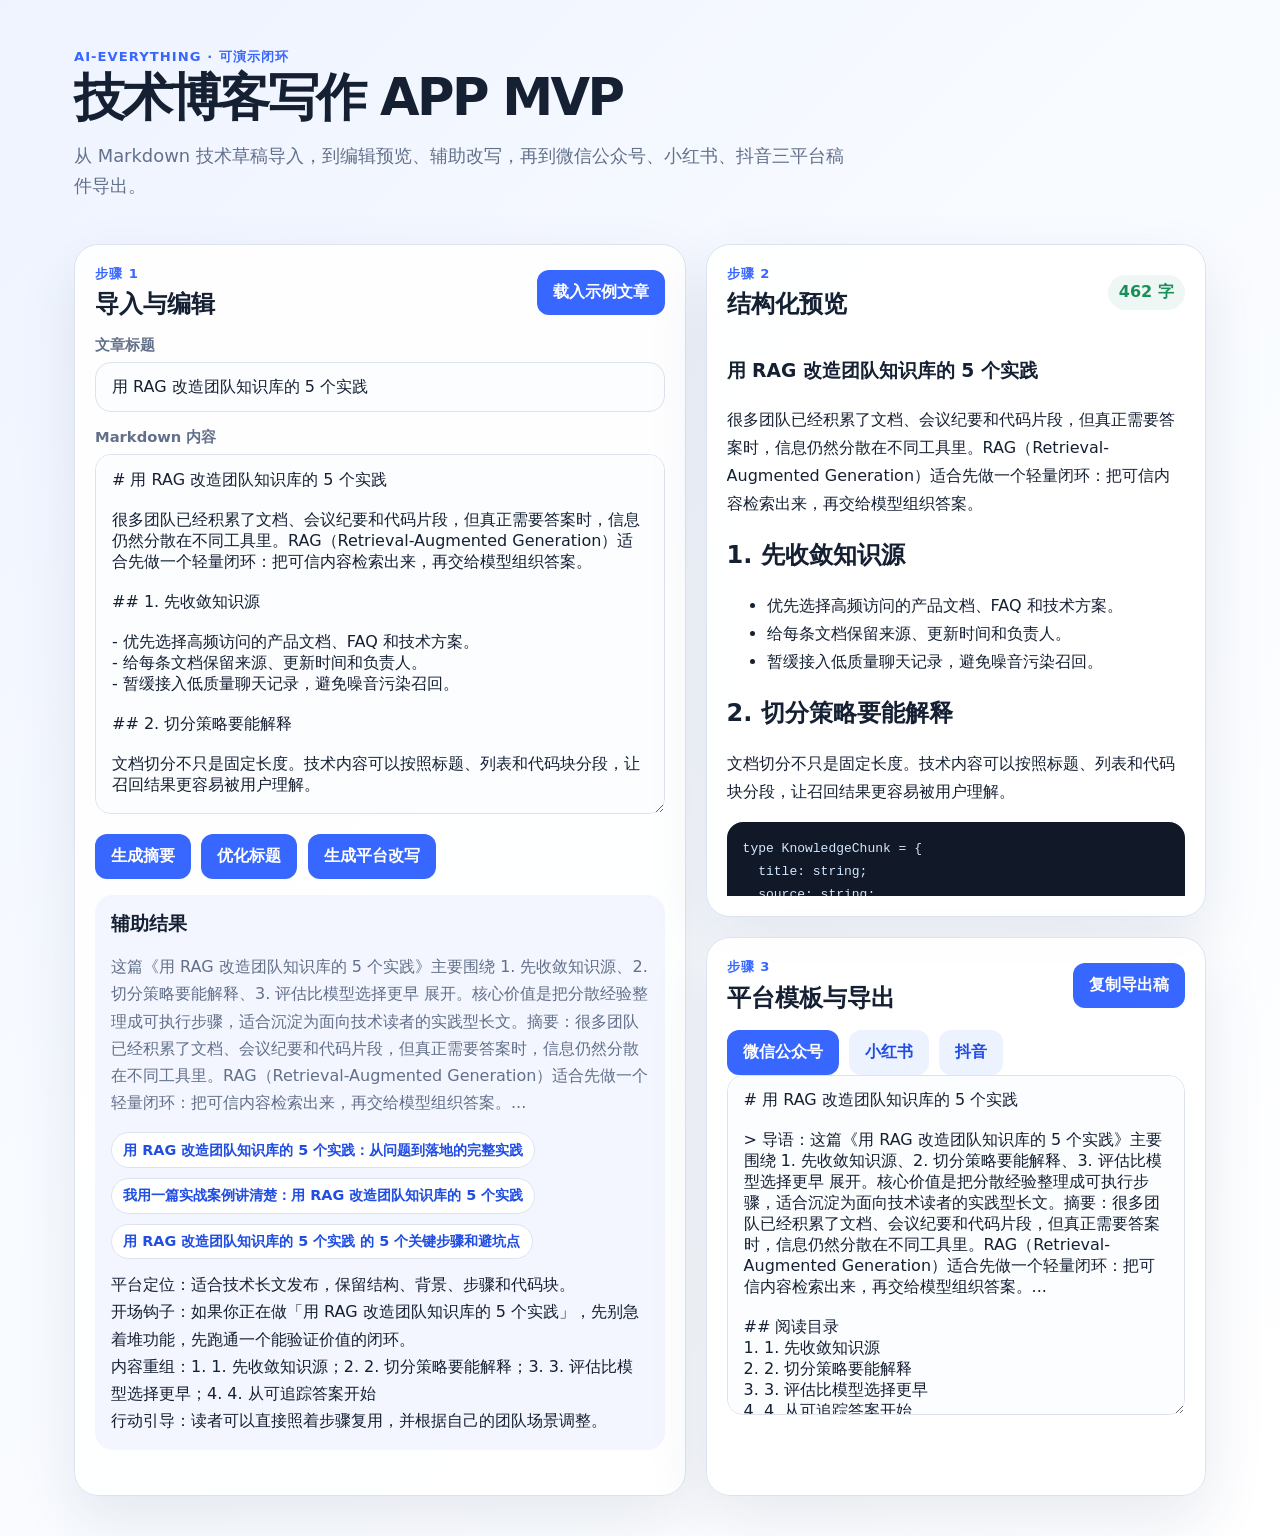
==== index.html @ 434a4c5f "Document development workflow Co-authored-by: Copilot <223556219+Copilot@users.noreply.github.com> C" ====
<!doctype html>
<html lang="zh-CN">
  <head>
    <meta charset="utf-8" />
    <meta name="viewport" content="width=device-width, initial-scale=1" />
    <title>Tech Blogger MVP Demo</title>
    <link rel="stylesheet" href="./styles.css" />
  </head>
  <body>
    <header class="hero">
      <p class="eyebrow">AI-Everything · 可演示闭环</p>
      <h1>技术博客写作 APP MVP</h1>
      <p>
        从 Markdown 技术草稿导入，到编辑预览、辅助改写，再到微信公众号、小红书、抖音三平台稿件导出。
      </p>
    </header>

    <main class="workspace">
      <section class="panel editor-panel" aria-labelledby="editor-heading">
        <div class="panel-header">
          <div>
            <p class="step">步骤 1</p>
            <h2 id="editor-heading">导入与编辑</h2>
          </div>
          <button id="load-sample" type="button">载入示例文章</button>
        </div>

        <label for="article-title">文章标题</label>
        <input id="article-title" type="text" placeholder="输入技术文章标题" />

        <label for="markdown-input">Markdown 内容</label>
        <textarea id="markdown-input" spellcheck="false" placeholder="粘贴 Markdown 技术草稿..."></textarea>

        <div class="actions" aria-label="AI 辅助动作">
          <button id="summarize" type="button">生成摘要</button>
          <button id="optimize-title" type="button">优化标题</button>
          <button id="rewrite-platform" type="button">生成平台改写</button>
        </div>

        <section class="assist-card" aria-labelledby="assist-heading">
          <h3 id="assist-heading">辅助结果</h3>
          <p id="summary-output">载入或粘贴文章后，可生成摘要、标题建议和平台改写方向。</p>
          <div id="title-suggestions" class="chips"></div>
          <div id="rewrite-output" class="rewrite-output"></div>
        </section>
      </section>

      <section class="panel preview-panel" aria-labelledby="preview-heading">
        <div class="panel-header">
          <div>
            <p class="step">步骤 2</p>
            <h2 id="preview-heading">结构化预览</h2>
          </div>
          <span id="word-count" class="badge">0 字</span>
        </div>
        <article id="preview" class="preview empty">等待导入 Markdown 内容。</article>
      </section>

      <section class="panel export-panel" aria-labelledby="export-heading">
        <div class="panel-header">
          <div>
            <p class="step">步骤 3</p>
            <h2 id="export-heading">平台模板与导出</h2>
          </div>
          <button id="copy-export" type="button">复制导出稿</button>
        </div>

        <div class="template-tabs" role="tablist" aria-label="平台模板">
          <button class="active" data-template="wechat" type="button">微信公众号</button>
          <button data-template="xiaohongshu" type="button">小红书</button>
          <button data-template="douyin" type="button">抖音</button>
        </div>

        <textarea id="export-output" readonly aria-label="导出内容"></textarea>
        <p id="copy-status" class="copy-status" role="status"></p>
      </section>
    </main>

    <script src="./src/app.js"></script>
  </body>
</html>
---- styles.css ----
:root {
  color-scheme: light;
  --bg: #f5f7fb;
  --panel: #ffffff;
  --text: #152033;
  --muted: #62708a;
  --line: #dce3ef;
  --primary: #3867ff;
  --primary-dark: #204ee4;
  --accent: #f3f6ff;
  --success: #1b8f5a;
  font-family: Inter, "PingFang SC", "Microsoft YaHei", system-ui, sans-serif;
}

* {
  box-sizing: border-box;
}

body {
  margin: 0;
  background: linear-gradient(135deg, #eef3ff 0%, #f8fbff 45%, #fff 100%);
  color: var(--text);
}

button,
input,
textarea {
  font: inherit;
}

button {
  border: 0;
  border-radius: 12px;
  background: var(--primary);
  color: #fff;
  cursor: pointer;
  font-weight: 700;
  padding: 0.75rem 1rem;
  transition: transform 0.15s ease, background 0.15s ease, box-shadow 0.15s ease;
}

button:hover {
  background: var(--primary-dark);
  box-shadow: 0 8px 20px rgb(56 103 255 / 18%);
  transform: translateY(-1px);
}

button.secondary,
.template-tabs button {
  background: #edf2ff;
  color: var(--primary-dark);
}

.template-tabs button.active {
  background: var(--primary);
  color: #fff;
}

.hero {
  margin: 0 auto;
  max-width: 1180px;
  padding: 3rem 1.5rem 1.5rem;
}

.eyebrow,
.step {
  color: var(--primary);
  font-size: 0.82rem;
  font-weight: 800;
  letter-spacing: 0.08em;
  margin: 0 0 0.35rem;
  text-transform: uppercase;
}

.hero h1 {
  font-size: clamp(2.2rem, 4vw, 4.5rem);
  letter-spacing: -0.05em;
  line-height: 1;
  margin: 0;
}

.hero p:last-child {
  color: var(--muted);
  font-size: 1.12rem;
  line-height: 1.7;
  max-width: 780px;
}

.workspace {
  display: grid;
  gap: 1.25rem;
  grid-template-columns: minmax(320px, 1.1fr) minmax(300px, 0.9fr);
  margin: 0 auto;
  max-width: 1180px;
  padding: 0 1.5rem 2.5rem;
}

.panel {
  background: rgb(255 255 255 / 90%);
  border: 1px solid var(--line);
  border-radius: 24px;
  box-shadow: 0 24px 60px rgb(42 59 94 / 10%);
  padding: 1.25rem;
}

.editor-panel {
  grid-row: span 2;
}

.panel-header {
  align-items: center;
  display: flex;
  gap: 1rem;
  justify-content: space-between;
  margin-bottom: 1rem;
}

.panel h2,
.panel h3 {
  margin: 0;
}

label {
  color: var(--muted);
  display: block;
  font-size: 0.92rem;
  font-weight: 700;
  margin: 1rem 0 0.45rem;
}

input,
textarea {
  background: #fbfdff;
  border: 1px solid var(--line);
  border-radius: 16px;
  color: var(--text);
  outline: none;
  padding: 0.9rem 1rem;
  width: 100%;
}

input:focus,
textarea:focus {
  border-color: var(--primary);
  box-shadow: 0 0 0 4px rgb(56 103 255 / 10%);
}

#markdown-input {
  min-height: 360px;
  resize: vertical;
}

#export-output {
  min-height: 340px;
  resize: vertical;
}

.actions,
.template-tabs,
.chips {
  display: flex;
  flex-wrap: wrap;
  gap: 0.65rem;
}

.actions {
  margin: 1rem 0;
}

.assist-card {
  background: var(--accent);
  border-radius: 18px;
  padding: 1rem;
}

.assist-card p {
  color: var(--muted);
  line-height: 1.7;
}

.chip {
  background: #fff;
  border: 1px solid var(--line);
  border-radius: 999px;
  color: var(--primary-dark);
  cursor: pointer;
  font-size: 0.9rem;
  font-weight: 700;
  padding: 0.45rem 0.7rem;
}

.rewrite-output {
  color: var(--text);
  line-height: 1.7;
  margin-top: 0.75rem;
  white-space: pre-wrap;
}

.badge {
  background: #eef7f3;
  border-radius: 999px;
  color: var(--success);
  font-weight: 800;
  padding: 0.45rem 0.7rem;
}

.preview {
  line-height: 1.75;
  max-height: 560px;
  overflow: auto;
}

.preview.empty {
  color: var(--muted);
}

.preview pre {
  background: #111827;
  border-radius: 16px;
  color: #d1e7ff;
  overflow: auto;
  padding: 1rem;
}

.preview code {
  background: #eef2ff;
  border-radius: 6px;
  padding: 0.1rem 0.28rem;
}

.preview pre code {
  background: transparent;
  padding: 0;
}

.copy-status {
  color: var(--success);
  font-weight: 700;
  min-height: 1.5rem;
}

@media (max-width: 900px) {
  .workspace {
    grid-template-columns: 1fr;
  }

  .editor-panel {
    grid-row: auto;
  }
}
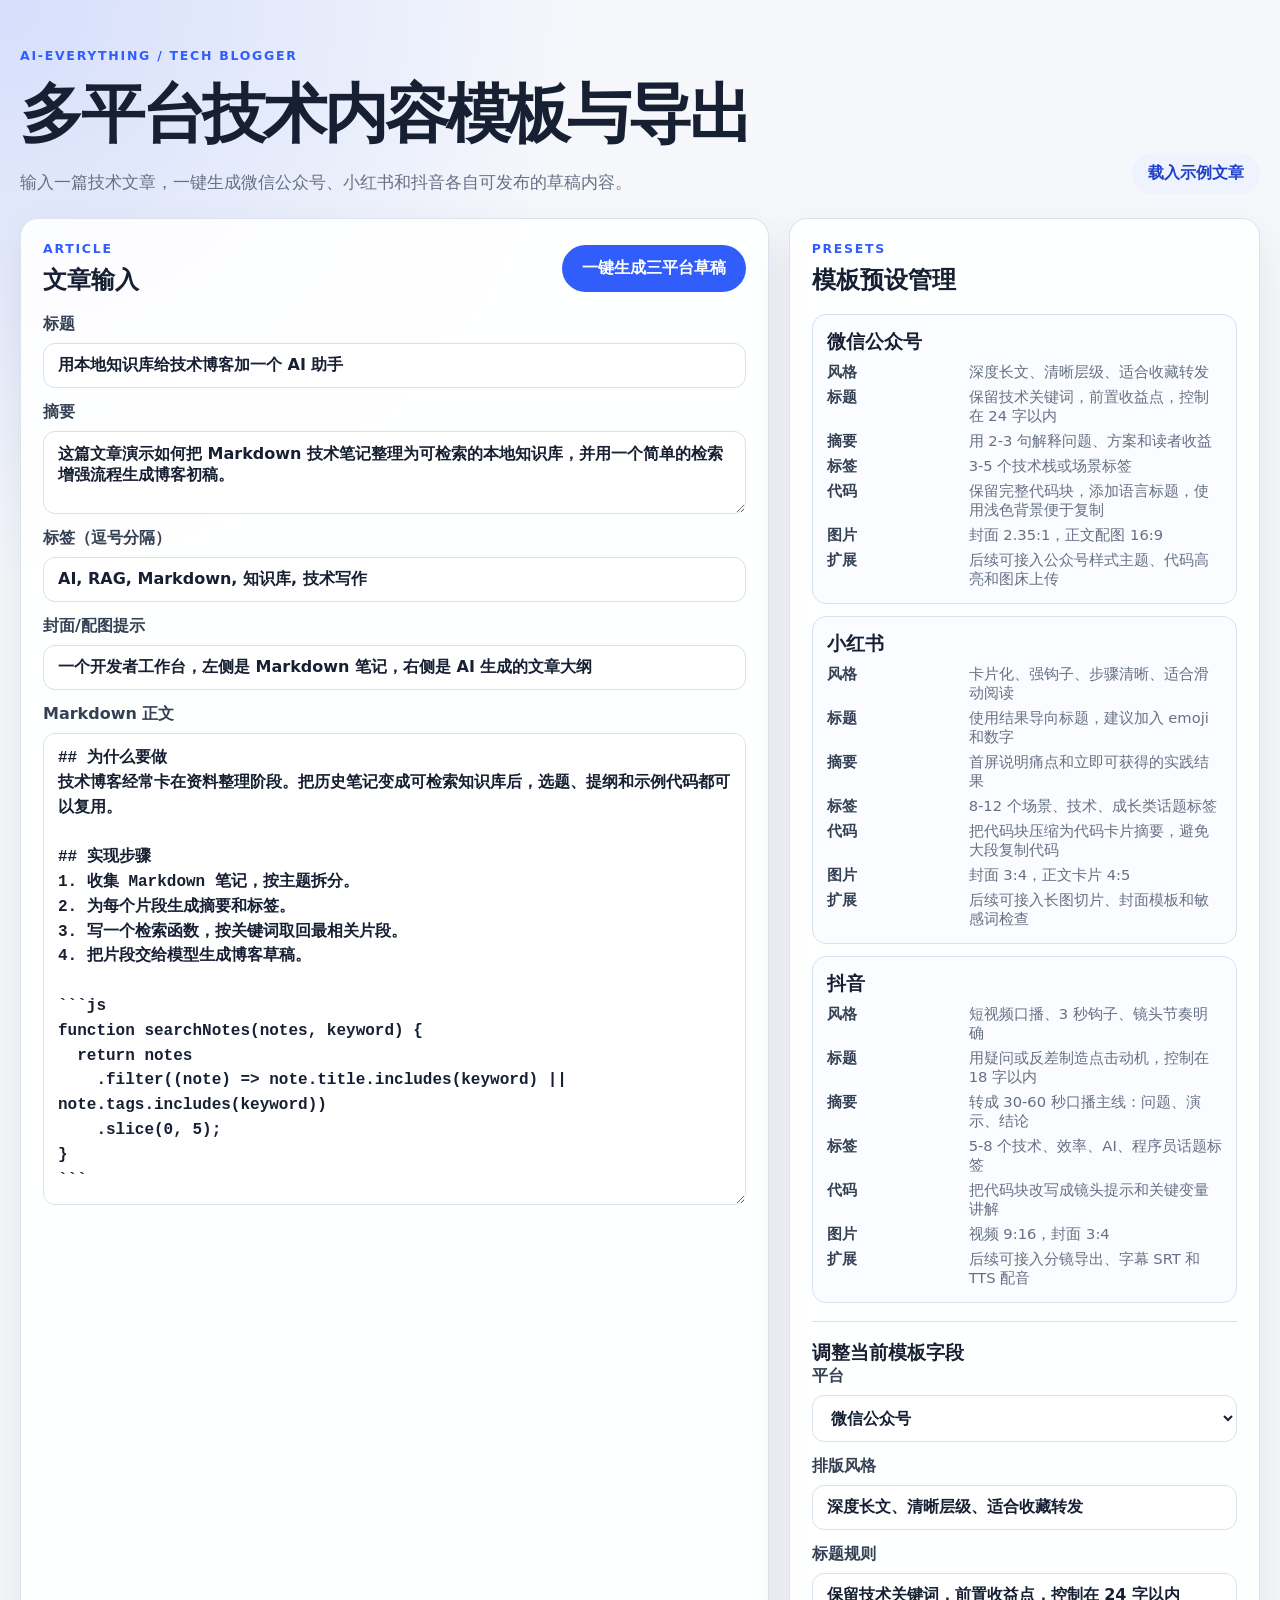
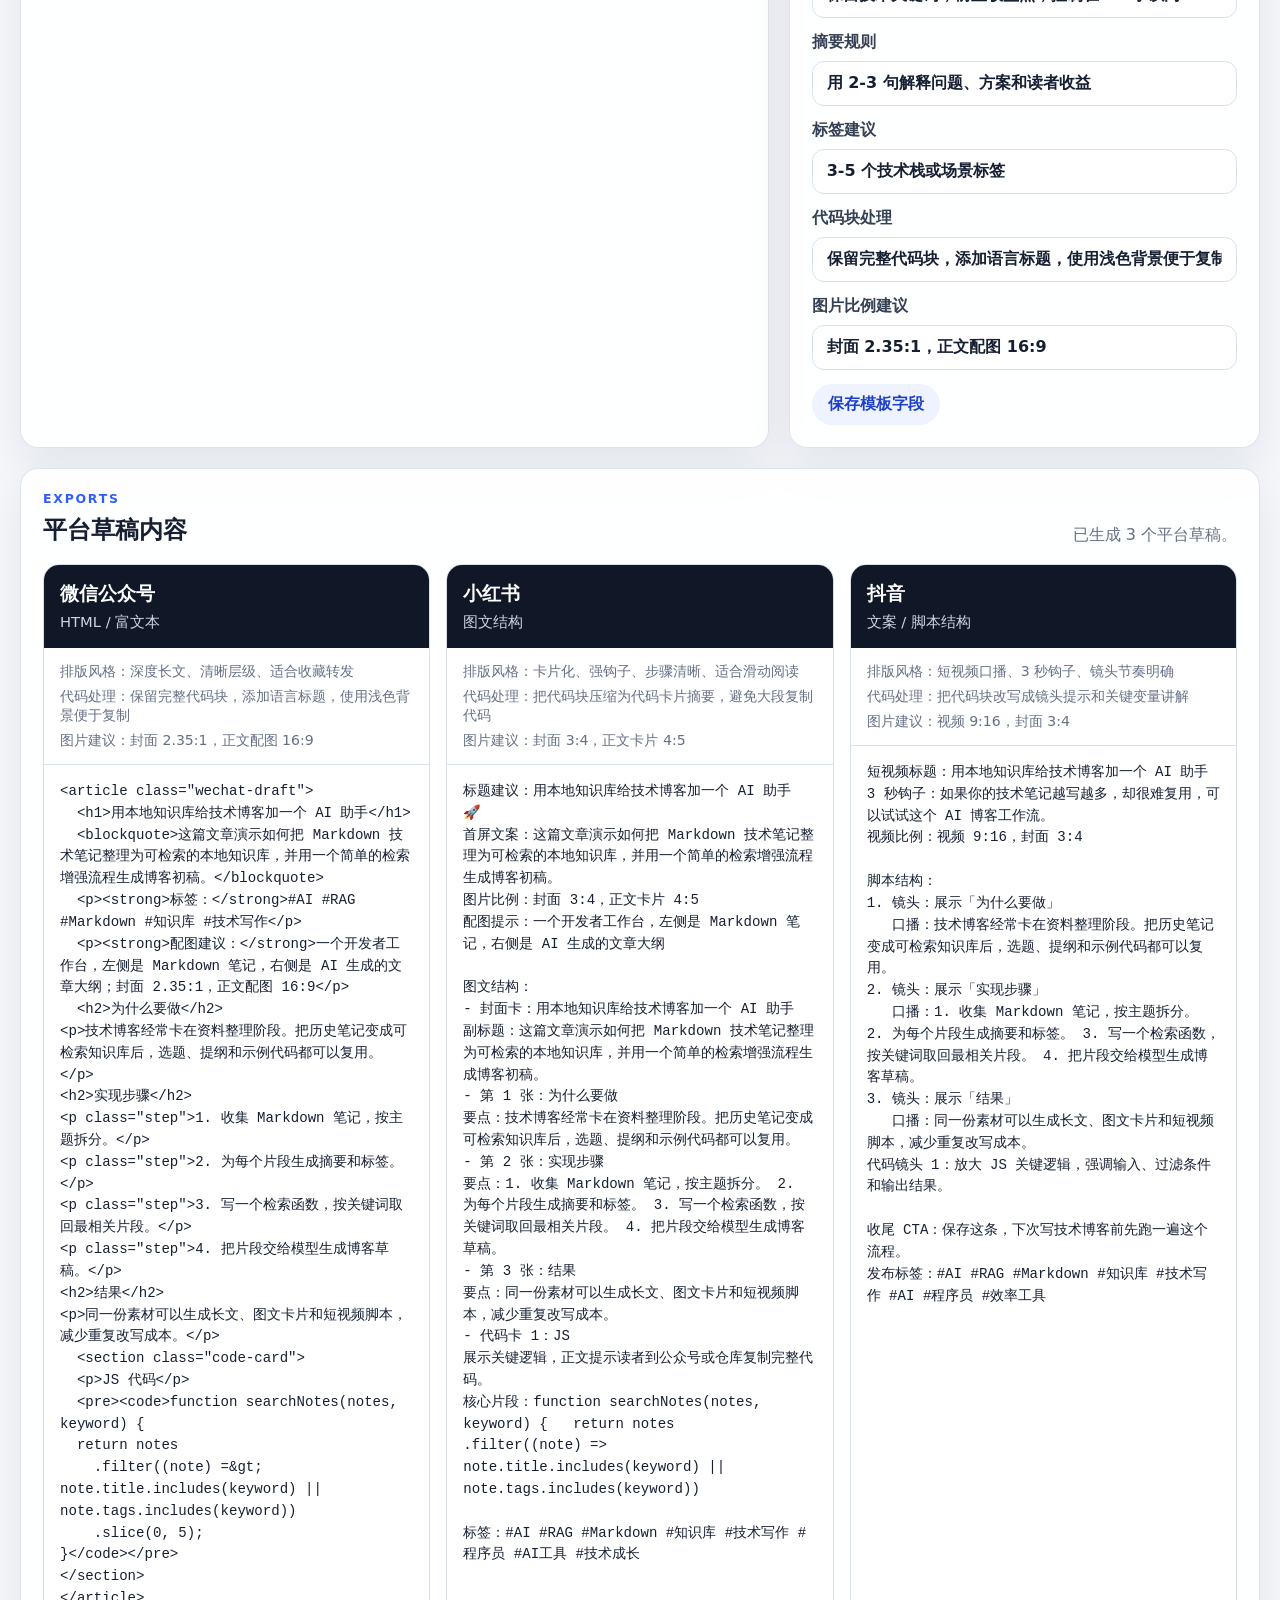
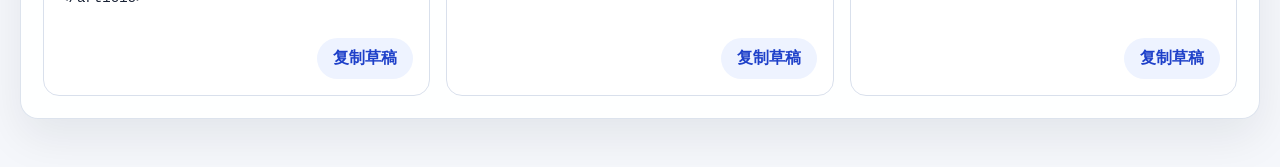
==== commit 0c02974d: "Add multi-platform export templates Co-authored-by: Copilot <223556219+Copilot@users.noreply.github." ====
--- a/index.html
+++ b/index.html
@@ -3,79 +3,113 @@
   <head>
     <meta charset="utf-8" />
     <meta name="viewport" content="width=device-width, initial-scale=1" />
-    <title>Tech Blogger MVP Demo</title>
-    <link rel="stylesheet" href="./styles.css" />
+    <title>Tech Blogger 多平台导出 Demo</title>
+    <link rel="stylesheet" href="styles.css" />
   </head>
   <body>
     <header class="hero">
-      <p class="eyebrow">AI-Everything · 可演示闭环</p>
-      <h1>技术博客写作 APP MVP</h1>
-      <p>
-        从 Markdown 技术草稿导入，到编辑预览、辅助改写，再到微信公众号、小红书、抖音三平台稿件导出。
-      </p>
+      <div>
+        <p class="eyebrow">AI-Everything / Tech Blogger</p>
+        <h1>多平台技术内容模板与导出</h1>
+        <p class="hero-copy">
+          输入一篇技术文章，一键生成微信公众号、小红书和抖音各自可发布的草稿内容。
+        </p>
+      </div>
+      <button id="loadSample" class="secondary-button" type="button">载入示例文章</button>
     </header>
 
     <main class="workspace">
-      <section class="panel editor-panel" aria-labelledby="editor-heading">
-        <div class="panel-header">
+      <section class="panel editor-panel" aria-labelledby="editorTitle">
+        <div class="section-title">
           <div>
-            <p class="step">步骤 1</p>
-            <h2 id="editor-heading">导入与编辑</h2>
+            <p class="eyebrow">Article</p>
+            <h2 id="editorTitle">文章输入</h2>
           </div>
-          <button id="load-sample" type="button">载入示例文章</button>
+          <button id="generateAll" class="primary-button" type="button">一键生成三平台草稿</button>
         </div>
 
-        <label for="article-title">文章标题</label>
-        <input id="article-title" type="text" placeholder="输入技术文章标题" />
+        <label>
+          标题
+          <input id="articleTitle" type="text" />
+        </label>
 
-        <label for="markdown-input">Markdown 内容</label>
-        <textarea id="markdown-input" spellcheck="false" placeholder="粘贴 Markdown 技术草稿..."></textarea>
+        <label>
+          摘要
+          <textarea id="articleSummary" rows="3"></textarea>
+        </label>
 
-        <div class="actions" aria-label="AI 辅助动作">
-          <button id="summarize" type="button">生成摘要</button>
-          <button id="optimize-title" type="button">优化标题</button>
-          <button id="rewrite-platform" type="button">生成平台改写</button>
+        <label>
+          标签（逗号分隔）
+          <input id="articleTags" type="text" />
+        </label>
+
+        <label>
+          封面/配图提示
+          <input id="articleImageHint" type="text" />
+        </label>
+
+        <label>
+          Markdown 正文
+          <textarea id="articleBody" class="body-editor" rows="18"></textarea>
+        </label>
+      </section>
+
+      <section class="panel preset-panel" aria-labelledby="presetTitle">
+        <div class="section-title">
+          <div>
+            <p class="eyebrow">Presets</p>
+            <h2 id="presetTitle">模板预设管理</h2>
+          </div>
         </div>
 
-        <section class="assist-card" aria-labelledby="assist-heading">
-          <h3 id="assist-heading">辅助结果</h3>
-          <p id="summary-output">载入或粘贴文章后，可生成摘要、标题建议和平台改写方向。</p>
-          <div id="title-suggestions" class="chips"></div>
-          <div id="rewrite-output" class="rewrite-output"></div>
-        </section>
+        <div id="presetList" class="preset-list" aria-live="polite"></div>
+
+        <form id="presetForm" class="preset-form">
+          <h3>调整当前模板字段</h3>
+          <label>
+            平台
+            <select id="platformSelect"></select>
+          </label>
+          <label>
+            排版风格
+            <input id="presetStyle" type="text" />
+          </label>
+          <label>
+            标题规则
+            <input id="presetTitleRule" type="text" />
+          </label>
+          <label>
+            摘要规则
+            <input id="presetSummaryRule" type="text" />
+          </label>
+          <label>
+            标签建议
+            <input id="presetTagRule" type="text" />
+          </label>
+          <label>
+            代码块处理
+            <input id="presetCodeRule" type="text" />
+          </label>
+          <label>
+            图片比例建议
+            <input id="presetImageRatio" type="text" />
+          </label>
+          <button class="secondary-button" type="submit">保存模板字段</button>
+        </form>
       </section>
 
-      <section class="panel preview-panel" aria-labelledby="preview-heading">
-        <div class="panel-header">
+      <section class="outputs" aria-labelledby="outputsTitle">
+        <div class="section-title full-width">
           <div>
-            <p class="step">步骤 2</p>
-            <h2 id="preview-heading">结构化预览</h2>
+            <p class="eyebrow">Exports</p>
+            <h2 id="outputsTitle">平台草稿内容</h2>
           </div>
-          <span id="word-count" class="badge">0 字</span>
+          <p id="statusMessage" role="status">已载入内置模板。</p>
         </div>
-        <article id="preview" class="preview empty">等待导入 Markdown 内容。</article>
-      </section>
-
-      <section class="panel export-panel" aria-labelledby="export-heading">
-        <div class="panel-header">
-          <div>
-            <p class="step">步骤 3</p>
-            <h2 id="export-heading">平台模板与导出</h2>
-          </div>
-          <button id="copy-export" type="button">复制导出稿</button>
-        </div>
-
-        <div class="template-tabs" role="tablist" aria-label="平台模板">
-          <button class="active" data-template="wechat" type="button">微信公众号</button>
-          <button data-template="xiaohongshu" type="button">小红书</button>
-          <button data-template="douyin" type="button">抖音</button>
-        </div>
-
-        <textarea id="export-output" readonly aria-label="导出内容"></textarea>
-        <p id="copy-status" class="copy-status" role="status"></p>
+        <div id="outputCards" class="output-grid"></div>
       </section>
     </main>
 
-    <script src="./src/app.js"></script>
+    <script src="src/app.js" defer></script>
   </body>
 </html>
--- a/styles.css
+++ b/styles.css
@@ -2,14 +2,17 @@
   color-scheme: light;
   --bg: #f5f7fb;
   --panel: #ffffff;
-  --text: #152033;
-  --muted: #62708a;
-  --line: #dce3ef;
-  --primary: #3867ff;
-  --primary-dark: #204ee4;
-  --accent: #f3f6ff;
-  --success: #1b8f5a;
-  font-family: Inter, "PingFang SC", "Microsoft YaHei", system-ui, sans-serif;
+  --text: #172033;
+  --muted: #667085;
+  --line: #d9e0ec;
+  --brand: #315efb;
+  --brand-dark: #1e40c9;
+  --soft: #eef3ff;
+  --radius: 18px;
+  --shadow: 0 18px 45px rgba(16, 24, 40, 0.08);
+  font-family:
+    Inter, ui-sans-serif, system-ui, -apple-system, BlinkMacSystemFont, "Segoe UI",
+    sans-serif;
 }
 
 * {
@@ -18,233 +21,258 @@
 
 body {
   margin: 0;
-  background: linear-gradient(135deg, #eef3ff 0%, #f8fbff 45%, #fff 100%);
+  min-height: 100vh;
+  background:
+    radial-gradient(circle at top left, rgba(49, 94, 251, 0.16), transparent 36rem),
+    var(--bg);
   color: var(--text);
 }
 
 button,
 input,
+select,
 textarea {
   font: inherit;
 }
 
-button {
+.hero,
+.workspace {
+  width: min(1240px, calc(100% - 32px));
+  margin: 0 auto;
+}
+
+.hero {
+  display: flex;
+  align-items: end;
+  justify-content: space-between;
+  gap: 24px;
+  padding: 48px 0 24px;
+}
+
+.hero h1,
+.section-title h2,
+.preset-form h3 {
+  margin: 0;
+}
+
+.hero h1 {
+  font-size: clamp(2rem, 5vw, 4rem);
+  letter-spacing: -0.05em;
+}
+
+.hero-copy {
+  max-width: 680px;
+  margin: 12px 0 0;
+  color: var(--muted);
+  font-size: 1.08rem;
+}
+
+.eyebrow {
+  margin: 0 0 8px;
+  color: var(--brand);
+  font-size: 0.78rem;
+  font-weight: 800;
+  letter-spacing: 0.14em;
+  text-transform: uppercase;
+}
+
+.workspace {
+  display: grid;
+  grid-template-columns: minmax(0, 1.35fr) minmax(320px, 0.85fr);
+  gap: 20px;
+  padding-bottom: 48px;
+}
+
+.panel,
+.outputs {
+  background: rgba(255, 255, 255, 0.9);
+  border: 1px solid rgba(217, 224, 236, 0.9);
+  border-radius: var(--radius);
+  box-shadow: var(--shadow);
+  padding: 22px;
+}
+
+.outputs {
+  grid-column: 1 / -1;
+}
+
+.section-title {
+  display: flex;
+  align-items: center;
+  justify-content: space-between;
+  gap: 16px;
+  margin-bottom: 18px;
+}
+
+.full-width {
+  align-items: end;
+}
+
+label {
+  display: grid;
+  gap: 8px;
+  margin-bottom: 14px;
+  color: #344054;
+  font-weight: 700;
+}
+
+input,
+select,
+textarea {
+  width: 100%;
+  border: 1px solid var(--line);
+  border-radius: 12px;
+  padding: 12px 14px;
+  background: #fff;
+  color: var(--text);
+}
+
+textarea {
+  resize: vertical;
+}
+
+.body-editor {
+  min-height: 420px;
+  font-family: "SFMono-Regular", Consolas, "Liberation Mono", monospace;
+  line-height: 1.55;
+}
+
+.primary-button,
+.secondary-button,
+.copy-button {
   border: 0;
-  border-radius: 12px;
-  background: var(--primary);
+  border-radius: 999px;
+  cursor: pointer;
+  font-weight: 800;
+  transition:
+    background 0.18s ease,
+    transform 0.18s ease;
+}
+
+.primary-button {
+  padding: 13px 20px;
+  background: var(--brand);
   color: #fff;
-  cursor: pointer;
-  font-weight: 700;
-  padding: 0.75rem 1rem;
-  transition: transform 0.15s ease, background 0.15s ease, box-shadow 0.15s ease;
+}
+
+.secondary-button,
+.copy-button {
+  padding: 10px 16px;
+  background: var(--soft);
+  color: var(--brand-dark);
 }
 
 button:hover {
-  background: var(--primary-dark);
-  box-shadow: 0 8px 20px rgb(56 103 255 / 18%);
   transform: translateY(-1px);
 }
 
-button.secondary,
-.template-tabs button {
-  background: #edf2ff;
-  color: var(--primary-dark);
-}
-
-.template-tabs button.active {
-  background: var(--primary);
-  color: #fff;
-}
-
-.hero {
-  margin: 0 auto;
-  max-width: 1180px;
-  padding: 3rem 1.5rem 1.5rem;
-}
-
-.eyebrow,
-.step {
-  color: var(--primary);
-  font-size: 0.82rem;
+.preset-list {
+  display: grid;
+  gap: 12px;
+  margin-bottom: 18px;
+}
+
+.preset-card {
+  border: 1px solid var(--line);
+  border-radius: 14px;
+  padding: 14px;
+  background: #fbfcff;
+}
+
+.preset-card h3 {
+  margin: 0 0 8px;
+}
+
+.preset-card dl {
+  display: grid;
+  grid-template-columns: 92px 1fr;
+  gap: 6px 10px;
+  margin: 0;
+  color: var(--muted);
+  font-size: 0.92rem;
+}
+
+.preset-card dt {
+  color: #344054;
   font-weight: 800;
-  letter-spacing: 0.08em;
-  margin: 0 0 0.35rem;
-  text-transform: uppercase;
-}
-
-.hero h1 {
-  font-size: clamp(2.2rem, 4vw, 4.5rem);
-  letter-spacing: -0.05em;
-  line-height: 1;
-  margin: 0;
-}
-
-.hero p:last-child {
-  color: var(--muted);
-  font-size: 1.12rem;
-  line-height: 1.7;
-  max-width: 780px;
-}
-
-.workspace {
-  display: grid;
-  gap: 1.25rem;
-  grid-template-columns: minmax(320px, 1.1fr) minmax(300px, 0.9fr);
-  margin: 0 auto;
-  max-width: 1180px;
-  padding: 0 1.5rem 2.5rem;
-}
-
-.panel {
-  background: rgb(255 255 255 / 90%);
-  border: 1px solid var(--line);
-  border-radius: 24px;
-  box-shadow: 0 24px 60px rgb(42 59 94 / 10%);
-  padding: 1.25rem;
-}
-
-.editor-panel {
-  grid-row: span 2;
-}
-
-.panel-header {
-  align-items: center;
-  display: flex;
-  gap: 1rem;
-  justify-content: space-between;
-  margin-bottom: 1rem;
-}
-
-.panel h2,
-.panel h3 {
-  margin: 0;
-}
-
-label {
-  color: var(--muted);
-  display: block;
-  font-size: 0.92rem;
-  font-weight: 700;
-  margin: 1rem 0 0.45rem;
-}
-
-input,
-textarea {
-  background: #fbfdff;
+}
+
+.preset-form {
+  border-top: 1px solid var(--line);
+  padding-top: 18px;
+}
+
+.output-grid {
+  display: grid;
+  grid-template-columns: repeat(3, minmax(0, 1fr));
+  gap: 16px;
+}
+
+.output-card {
+  display: grid;
+  grid-template-rows: auto auto 1fr auto;
+  min-height: 520px;
   border: 1px solid var(--line);
   border-radius: 16px;
-  color: var(--text);
-  outline: none;
-  padding: 0.9rem 1rem;
-  width: 100%;
-}
-
-input:focus,
-textarea:focus {
-  border-color: var(--primary);
-  box-shadow: 0 0 0 4px rgb(56 103 255 / 10%);
-}
-
-#markdown-input {
-  min-height: 360px;
-  resize: vertical;
-}
-
-#export-output {
-  min-height: 340px;
-  resize: vertical;
-}
-
-.actions,
-.template-tabs,
-.chips {
+  overflow: hidden;
+  background: #fff;
+}
+
+.output-header {
+  padding: 16px;
+  background: #101828;
+  color: #fff;
+}
+
+.output-header h3 {
+  margin: 0;
+}
+
+.output-header p {
+  margin: 6px 0 0;
+  color: #cbd5e1;
+  font-size: 0.92rem;
+}
+
+.output-meta {
+  display: grid;
+  gap: 6px;
+  padding: 14px 16px;
+  border-bottom: 1px solid var(--line);
+  color: var(--muted);
+  font-size: 0.88rem;
+}
+
+.output-content {
+  margin: 0;
+  padding: 16px;
+  overflow: auto;
+  white-space: pre-wrap;
+  font-family: "SFMono-Regular", Consolas, "Liberation Mono", monospace;
+  font-size: 0.88rem;
+  line-height: 1.55;
+}
+
+.output-actions {
   display: flex;
-  flex-wrap: wrap;
-  gap: 0.65rem;
-}
-
-.actions {
-  margin: 1rem 0;
-}
-
-.assist-card {
-  background: var(--accent);
-  border-radius: 18px;
-  padding: 1rem;
-}
-
-.assist-card p {
-  color: var(--muted);
-  line-height: 1.7;
-}
-
-.chip {
-  background: #fff;
-  border: 1px solid var(--line);
-  border-radius: 999px;
-  color: var(--primary-dark);
-  cursor: pointer;
-  font-size: 0.9rem;
-  font-weight: 700;
-  padding: 0.45rem 0.7rem;
-}
-
-.rewrite-output {
-  color: var(--text);
-  line-height: 1.7;
-  margin-top: 0.75rem;
-  white-space: pre-wrap;
-}
-
-.badge {
-  background: #eef7f3;
-  border-radius: 999px;
-  color: var(--success);
-  font-weight: 800;
-  padding: 0.45rem 0.7rem;
-}
-
-.preview {
-  line-height: 1.75;
-  max-height: 560px;
-  overflow: auto;
-}
-
-.preview.empty {
-  color: var(--muted);
-}
-
-.preview pre {
-  background: #111827;
-  border-radius: 16px;
-  color: #d1e7ff;
-  overflow: auto;
-  padding: 1rem;
-}
-
-.preview code {
-  background: #eef2ff;
-  border-radius: 6px;
-  padding: 0.1rem 0.28rem;
-}
-
-.preview pre code {
-  background: transparent;
-  padding: 0;
-}
-
-.copy-status {
-  color: var(--success);
-  font-weight: 700;
-  min-height: 1.5rem;
-}
-
-@media (max-width: 900px) {
-  .workspace {
+  justify-content: flex-end;
+  padding: 12px 16px 16px;
+}
+
+#statusMessage {
+  margin: 0;
+  color: var(--muted);
+}
+
+@media (max-width: 980px) {
+  .hero,
+  .workspace,
+  .section-title {
+    display: grid;
+  }
+
+  .workspace,
+  .output-grid {
     grid-template-columns: 1fr;
   }
-
-  .editor-panel {
-    grid-row: auto;
-  }
-}
+}
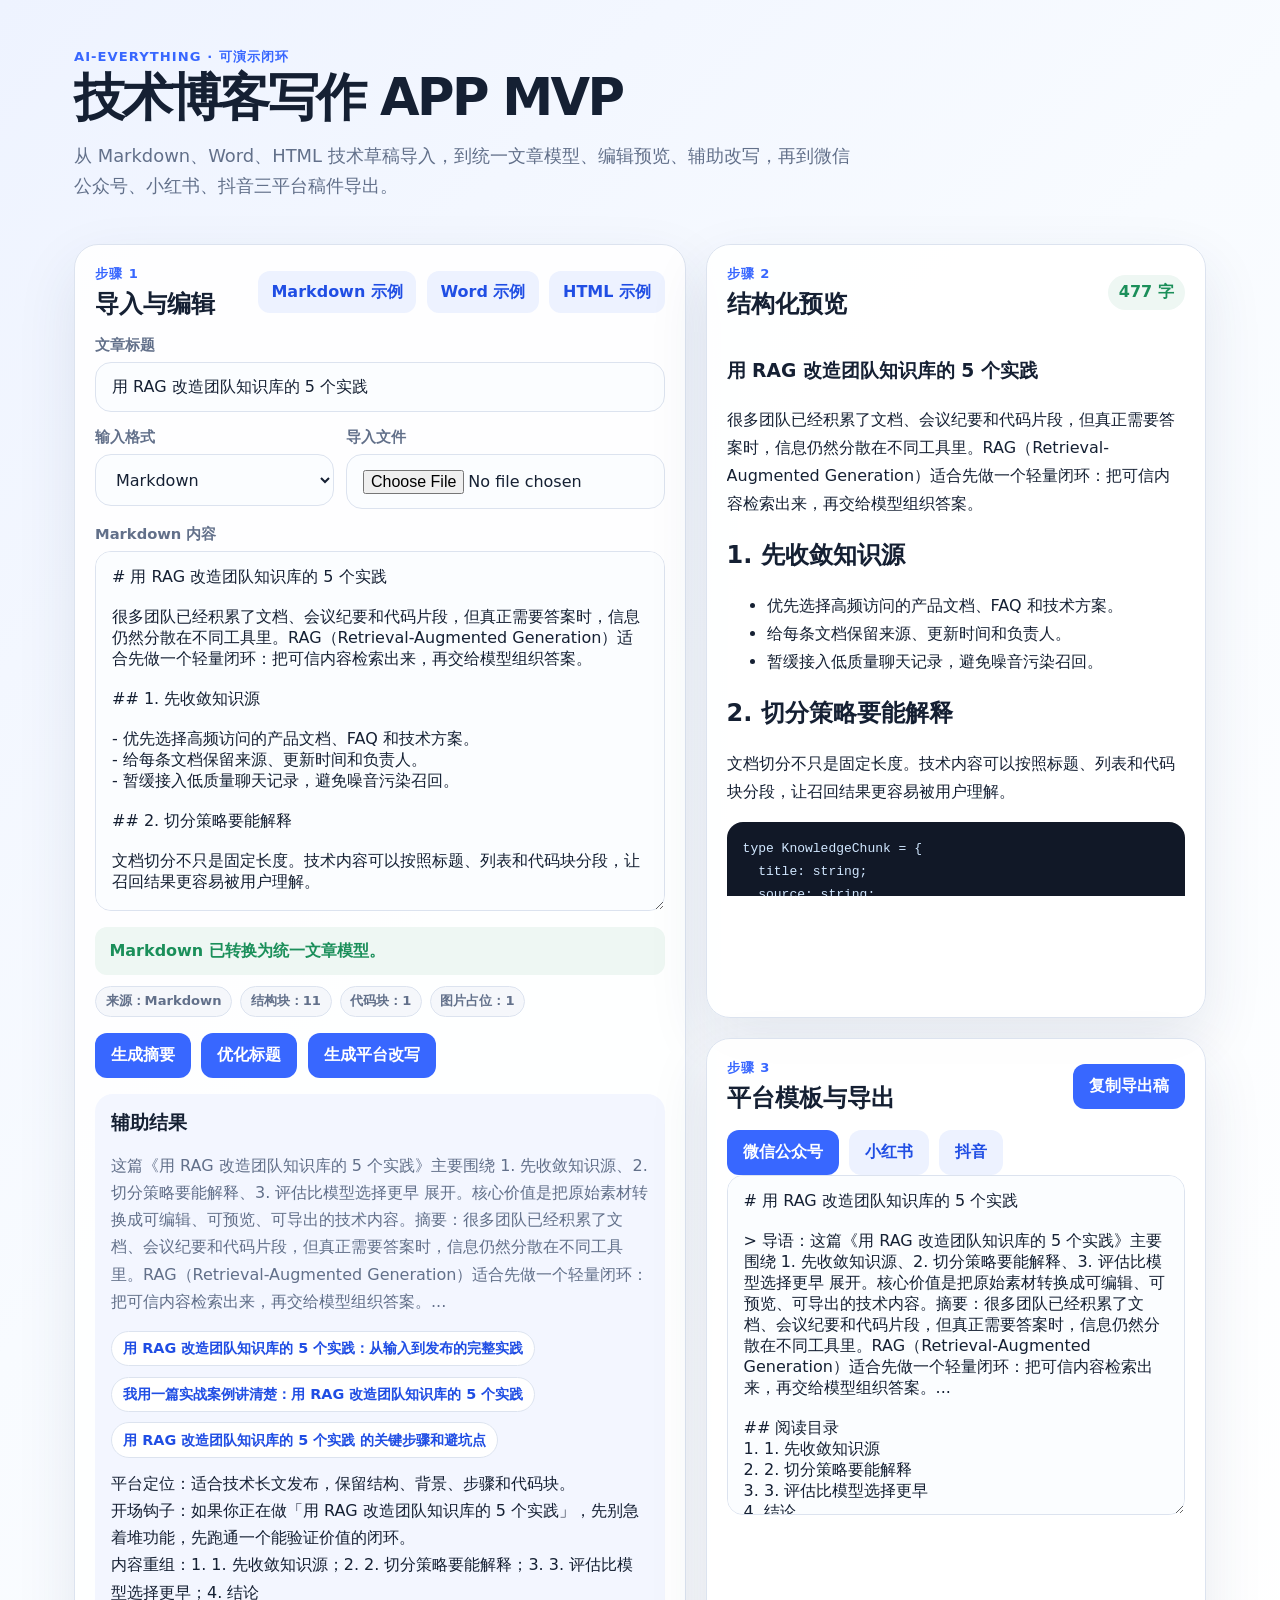
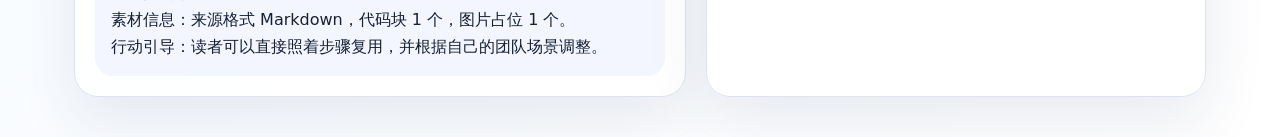
==== commit 5b4ee6f3: "Add multi-format article import demo Co-authored-by: Copilot <223556219+Copilot@users.noreply.github" ====
--- a/index.html
+++ b/index.html
@@ -3,113 +3,101 @@
   <head>
     <meta charset="utf-8" />
     <meta name="viewport" content="width=device-width, initial-scale=1" />
-    <title>Tech Blogger 多平台导出 Demo</title>
-    <link rel="stylesheet" href="styles.css" />
+    <title>Tech Blogger MVP Demo</title>
+    <link rel="stylesheet" href="./styles.css" />
   </head>
   <body>
     <header class="hero">
-      <div>
-        <p class="eyebrow">AI-Everything / Tech Blogger</p>
-        <h1>多平台技术内容模板与导出</h1>
-        <p class="hero-copy">
-          输入一篇技术文章，一键生成微信公众号、小红书和抖音各自可发布的草稿内容。
-        </p>
-      </div>
-      <button id="loadSample" class="secondary-button" type="button">载入示例文章</button>
+      <p class="eyebrow">AI-Everything · 可演示闭环</p>
+      <h1>技术博客写作 APP MVP</h1>
+      <p>
+        从 Markdown、Word、HTML 技术草稿导入，到统一文章模型、编辑预览、辅助改写，再到微信公众号、小红书、抖音三平台稿件导出。
+      </p>
     </header>
 
     <main class="workspace">
-      <section class="panel editor-panel" aria-labelledby="editorTitle">
-        <div class="section-title">
+      <section class="panel editor-panel" aria-labelledby="editor-heading">
+        <div class="panel-header">
           <div>
-            <p class="eyebrow">Article</p>
-            <h2 id="editorTitle">文章输入</h2>
+            <p class="step">步骤 1</p>
+            <h2 id="editor-heading">导入与编辑</h2>
           </div>
-          <button id="generateAll" class="primary-button" type="button">一键生成三平台草稿</button>
-        </div>
-
-        <label>
-          标题
-          <input id="articleTitle" type="text" />
-        </label>
-
-        <label>
-          摘要
-          <textarea id="articleSummary" rows="3"></textarea>
-        </label>
-
-        <label>
-          标签（逗号分隔）
-          <input id="articleTags" type="text" />
-        </label>
-
-        <label>
-          封面/配图提示
-          <input id="articleImageHint" type="text" />
-        </label>
-
-        <label>
-          Markdown 正文
-          <textarea id="articleBody" class="body-editor" rows="18"></textarea>
-        </label>
-      </section>
-
-      <section class="panel preset-panel" aria-labelledby="presetTitle">
-        <div class="section-title">
-          <div>
-            <p class="eyebrow">Presets</p>
-            <h2 id="presetTitle">模板预设管理</h2>
+          <div class="sample-actions" aria-label="载入示例文章">
+            <button data-sample-format="markdown" type="button">Markdown 示例</button>
+            <button data-sample-format="word" type="button">Word 示例</button>
+            <button data-sample-format="html" type="button">HTML 示例</button>
           </div>
         </div>
 
-        <div id="presetList" class="preset-list" aria-live="polite"></div>
+        <label for="article-title">文章标题</label>
+        <input id="article-title" type="text" placeholder="输入技术文章标题" />
 
-        <form id="presetForm" class="preset-form">
-          <h3>调整当前模板字段</h3>
-          <label>
-            平台
-            <select id="platformSelect"></select>
-          </label>
-          <label>
-            排版风格
-            <input id="presetStyle" type="text" />
-          </label>
-          <label>
-            标题规则
-            <input id="presetTitleRule" type="text" />
-          </label>
-          <label>
-            摘要规则
-            <input id="presetSummaryRule" type="text" />
-          </label>
-          <label>
-            标签建议
-            <input id="presetTagRule" type="text" />
-          </label>
-          <label>
-            代码块处理
-            <input id="presetCodeRule" type="text" />
-          </label>
-          <label>
-            图片比例建议
-            <input id="presetImageRatio" type="text" />
-          </label>
-          <button class="secondary-button" type="submit">保存模板字段</button>
-        </form>
+        <div class="import-controls">
+          <div>
+            <label for="input-format">输入格式</label>
+            <select id="input-format" aria-label="输入格式">
+              <option value="markdown">Markdown</option>
+              <option value="word">Word / 富文本粘贴</option>
+              <option value="html">HTML</option>
+            </select>
+          </div>
+          <div>
+            <label for="file-input">导入文件</label>
+            <input id="file-input" type="file" accept=".md,.markdown,.html,.htm,.txt,.doc,.docx" />
+          </div>
+        </div>
+
+        <label id="source-label" for="markdown-input">Markdown 内容</label>
+        <textarea id="markdown-input" spellcheck="false" placeholder="粘贴 Markdown 技术草稿..."></textarea>
+
+        <p id="import-status" class="import-status" role="status"></p>
+        <div id="article-meta" class="article-meta" aria-label="统一文章模型元数据"></div>
+
+        <div class="actions" aria-label="AI 辅助动作">
+          <button id="summarize" type="button">生成摘要</button>
+          <button id="optimize-title" type="button">优化标题</button>
+          <button id="rewrite-platform" type="button">生成平台改写</button>
+        </div>
+
+        <section class="assist-card" aria-labelledby="assist-heading">
+          <h3 id="assist-heading">辅助结果</h3>
+          <p id="summary-output">载入或粘贴文章后，可生成摘要、标题建议和平台改写方向。</p>
+          <div id="title-suggestions" class="chips"></div>
+          <div id="rewrite-output" class="rewrite-output"></div>
+        </section>
       </section>
 
-      <section class="outputs" aria-labelledby="outputsTitle">
-        <div class="section-title full-width">
+      <section class="panel preview-panel" aria-labelledby="preview-heading">
+        <div class="panel-header">
           <div>
-            <p class="eyebrow">Exports</p>
-            <h2 id="outputsTitle">平台草稿内容</h2>
+            <p class="step">步骤 2</p>
+            <h2 id="preview-heading">结构化预览</h2>
           </div>
-          <p id="statusMessage" role="status">已载入内置模板。</p>
+          <span id="word-count" class="badge">0 字</span>
         </div>
-        <div id="outputCards" class="output-grid"></div>
+        <article id="preview" class="preview empty">等待导入 Markdown 内容。</article>
+      </section>
+
+      <section class="panel export-panel" aria-labelledby="export-heading">
+        <div class="panel-header">
+          <div>
+            <p class="step">步骤 3</p>
+            <h2 id="export-heading">平台模板与导出</h2>
+          </div>
+          <button id="copy-export" type="button">复制导出稿</button>
+        </div>
+
+        <div class="template-tabs" role="tablist" aria-label="平台模板">
+          <button class="active" data-template="wechat" type="button">微信公众号</button>
+          <button data-template="xiaohongshu" type="button">小红书</button>
+          <button data-template="douyin" type="button">抖音</button>
+        </div>
+
+        <textarea id="export-output" readonly aria-label="导出内容"></textarea>
+        <p id="copy-status" class="copy-status" role="status"></p>
       </section>
     </main>
 
-    <script src="src/app.js" defer></script>
+    <script src="./src/app.js"></script>
   </body>
 </html>
--- a/styles.css
+++ b/styles.css
@@ -2,17 +2,14 @@
   color-scheme: light;
   --bg: #f5f7fb;
   --panel: #ffffff;
-  --text: #172033;
-  --muted: #667085;
-  --line: #d9e0ec;
-  --brand: #315efb;
-  --brand-dark: #1e40c9;
-  --soft: #eef3ff;
-  --radius: 18px;
-  --shadow: 0 18px 45px rgba(16, 24, 40, 0.08);
-  font-family:
-    Inter, ui-sans-serif, system-ui, -apple-system, BlinkMacSystemFont, "Segoe UI",
-    sans-serif;
+  --text: #152033;
+  --muted: #62708a;
+  --line: #dce3ef;
+  --primary: #3867ff;
+  --primary-dark: #204ee4;
+  --accent: #f3f6ff;
+  --success: #1b8f5a;
+  font-family: Inter, "PingFang SC", "Microsoft YaHei", system-ui, sans-serif;
 }
 
 * {
@@ -21,10 +18,7 @@
 
 body {
   margin: 0;
-  min-height: 100vh;
-  background:
-    radial-gradient(circle at top left, rgba(49, 94, 251, 0.16), transparent 36rem),
-    var(--bg);
+  background: linear-gradient(135deg, #eef3ff 0%, #f8fbff 45%, #fff 100%);
   color: var(--text);
 }
 
@@ -35,244 +29,311 @@
   font: inherit;
 }
 
-.hero,
-.workspace {
-  width: min(1240px, calc(100% - 32px));
+button {
+  border: 0;
+  border-radius: 12px;
+  background: var(--primary);
+  color: #fff;
+  cursor: pointer;
+  font-weight: 700;
+  padding: 0.75rem 1rem;
+  transition: transform 0.15s ease, background 0.15s ease, box-shadow 0.15s ease;
+}
+
+button:hover {
+  background: var(--primary-dark);
+  box-shadow: 0 8px 20px rgb(56 103 255 / 18%);
+  transform: translateY(-1px);
+}
+
+button.secondary,
+.template-tabs button {
+  background: #edf2ff;
+  color: var(--primary-dark);
+}
+
+.template-tabs button.active {
+  background: var(--primary);
+  color: #fff;
+}
+
+.hero {
   margin: 0 auto;
-}
-
-.hero {
-  display: flex;
-  align-items: end;
-  justify-content: space-between;
-  gap: 24px;
-  padding: 48px 0 24px;
-}
-
-.hero h1,
-.section-title h2,
-.preset-form h3 {
+  max-width: 1180px;
+  padding: 3rem 1.5rem 1.5rem;
+}
+
+.eyebrow,
+.step {
+  color: var(--primary);
+  font-size: 0.82rem;
+  font-weight: 800;
+  letter-spacing: 0.08em;
+  margin: 0 0 0.35rem;
+  text-transform: uppercase;
+}
+
+.hero h1 {
+  font-size: clamp(2.2rem, 4vw, 4.5rem);
+  letter-spacing: -0.05em;
+  line-height: 1;
   margin: 0;
 }
 
-.hero h1 {
-  font-size: clamp(2rem, 5vw, 4rem);
-  letter-spacing: -0.05em;
-}
-
-.hero-copy {
-  max-width: 680px;
-  margin: 12px 0 0;
-  color: var(--muted);
-  font-size: 1.08rem;
-}
-
-.eyebrow {
-  margin: 0 0 8px;
-  color: var(--brand);
-  font-size: 0.78rem;
-  font-weight: 800;
-  letter-spacing: 0.14em;
-  text-transform: uppercase;
+.hero p:last-child {
+  color: var(--muted);
+  font-size: 1.12rem;
+  line-height: 1.7;
+  max-width: 780px;
 }
 
 .workspace {
   display: grid;
-  grid-template-columns: minmax(0, 1.35fr) minmax(320px, 0.85fr);
-  gap: 20px;
-  padding-bottom: 48px;
-}
-
-.panel,
-.outputs {
-  background: rgba(255, 255, 255, 0.9);
-  border: 1px solid rgba(217, 224, 236, 0.9);
-  border-radius: var(--radius);
-  box-shadow: var(--shadow);
-  padding: 22px;
-}
-
-.outputs {
-  grid-column: 1 / -1;
-}
-
-.section-title {
+  gap: 1.25rem;
+  grid-template-columns: minmax(320px, 1.1fr) minmax(300px, 0.9fr);
+  margin: 0 auto;
+  max-width: 1180px;
+  padding: 0 1.5rem 2.5rem;
+}
+
+.panel {
+  background: rgb(255 255 255 / 90%);
+  border: 1px solid var(--line);
+  border-radius: 24px;
+  box-shadow: 0 24px 60px rgb(42 59 94 / 10%);
+  padding: 1.25rem;
+}
+
+.editor-panel {
+  grid-row: span 2;
+}
+
+.panel-header {
+  align-items: center;
   display: flex;
-  align-items: center;
+  gap: 1rem;
   justify-content: space-between;
-  gap: 16px;
-  margin-bottom: 18px;
-}
-
-.full-width {
-  align-items: end;
+  margin-bottom: 1rem;
+}
+
+.panel h2,
+.panel h3 {
+  margin: 0;
 }
 
 label {
-  display: grid;
-  gap: 8px;
-  margin-bottom: 14px;
-  color: #344054;
-  font-weight: 700;
+  color: var(--muted);
+  display: block;
+  font-size: 0.92rem;
+  font-weight: 700;
+  margin: 1rem 0 0.45rem;
 }
 
 input,
 select,
 textarea {
-  width: 100%;
-  border: 1px solid var(--line);
-  border-radius: 12px;
-  padding: 12px 14px;
-  background: #fff;
-  color: var(--text);
-}
-
-textarea {
-  resize: vertical;
-}
-
-.body-editor {
-  min-height: 420px;
-  font-family: "SFMono-Regular", Consolas, "Liberation Mono", monospace;
-  line-height: 1.55;
-}
-
-.primary-button,
-.secondary-button,
-.copy-button {
-  border: 0;
-  border-radius: 999px;
-  cursor: pointer;
-  font-weight: 800;
-  transition:
-    background 0.18s ease,
-    transform 0.18s ease;
-}
-
-.primary-button {
-  padding: 13px 20px;
-  background: var(--brand);
-  color: #fff;
-}
-
-.secondary-button,
-.copy-button {
-  padding: 10px 16px;
-  background: var(--soft);
-  color: var(--brand-dark);
-}
-
-button:hover {
-  transform: translateY(-1px);
-}
-
-.preset-list {
-  display: grid;
-  gap: 12px;
-  margin-bottom: 18px;
-}
-
-.preset-card {
-  border: 1px solid var(--line);
-  border-radius: 14px;
-  padding: 14px;
-  background: #fbfcff;
-}
-
-.preset-card h3 {
-  margin: 0 0 8px;
-}
-
-.preset-card dl {
-  display: grid;
-  grid-template-columns: 92px 1fr;
-  gap: 6px 10px;
-  margin: 0;
-  color: var(--muted);
-  font-size: 0.92rem;
-}
-
-.preset-card dt {
-  color: #344054;
-  font-weight: 800;
-}
-
-.preset-form {
-  border-top: 1px solid var(--line);
-  padding-top: 18px;
-}
-
-.output-grid {
-  display: grid;
-  grid-template-columns: repeat(3, minmax(0, 1fr));
-  gap: 16px;
-}
-
-.output-card {
-  display: grid;
-  grid-template-rows: auto auto 1fr auto;
-  min-height: 520px;
+  background: #fbfdff;
   border: 1px solid var(--line);
   border-radius: 16px;
-  overflow: hidden;
+  color: var(--text);
+  outline: none;
+  padding: 0.9rem 1rem;
+  width: 100%;
+}
+
+input:focus,
+textarea:focus {
+  border-color: var(--primary);
+  box-shadow: 0 0 0 4px rgb(56 103 255 / 10%);
+}
+
+#markdown-input {
+  min-height: 360px;
+  resize: vertical;
+}
+
+#export-output {
+  min-height: 340px;
+  resize: vertical;
+}
+
+.actions,
+.sample-actions,
+.template-tabs,
+.chips {
+  display: flex;
+  flex-wrap: wrap;
+  gap: 0.65rem;
+}
+
+.actions {
+  margin: 1rem 0;
+}
+
+.sample-actions {
+  justify-content: flex-end;
+}
+
+.sample-actions button {
+  background: #edf2ff;
+  color: var(--primary-dark);
+  padding: 0.65rem 0.85rem;
+}
+
+.import-controls {
+  display: grid;
+  gap: 0.75rem;
+  grid-template-columns: minmax(180px, 0.75fr) minmax(220px, 1fr);
+}
+
+.import-status {
+  border-radius: 12px;
+  font-weight: 700;
+  line-height: 1.5;
+  margin: 0.75rem 0 0;
+  padding: 0.75rem 0.9rem;
+}
+
+.import-status.success {
+  background: #eef7f3;
+  color: var(--success);
+}
+
+.import-status.warning {
+  background: #fff7e6;
+  color: #9a6700;
+}
+
+.import-status.error {
+  background: #fff0f0;
+  color: #b42318;
+}
+
+.article-meta {
+  display: flex;
+  flex-wrap: wrap;
+  gap: 0.5rem;
+  margin-top: 0.65rem;
+}
+
+.article-meta span {
+  background: #f5f7fb;
+  border: 1px solid var(--line);
+  border-radius: 999px;
+  color: var(--muted);
+  font-size: 0.82rem;
+  font-weight: 700;
+  padding: 0.35rem 0.6rem;
+}
+
+.assist-card {
+  background: var(--accent);
+  border-radius: 18px;
+  padding: 1rem;
+}
+
+.assist-card p {
+  color: var(--muted);
+  line-height: 1.7;
+}
+
+.chip {
   background: #fff;
-}
-
-.output-header {
-  padding: 16px;
-  background: #101828;
+  border: 1px solid var(--line);
+  border-radius: 999px;
+  color: var(--primary-dark);
+  cursor: pointer;
+  font-size: 0.9rem;
+  font-weight: 700;
+  padding: 0.45rem 0.7rem;
+}
+
+.rewrite-output {
+  color: var(--text);
+  line-height: 1.7;
+  margin-top: 0.75rem;
+  white-space: pre-wrap;
+}
+
+.badge {
+  background: #eef7f3;
+  border-radius: 999px;
+  color: var(--success);
+  font-weight: 800;
+  padding: 0.45rem 0.7rem;
+}
+
+.preview {
+  line-height: 1.75;
+  max-height: 560px;
+  overflow: auto;
+}
+
+.preview.empty {
+  color: var(--muted);
+}
+
+.preview pre {
+  background: #111827;
+  border-radius: 16px;
+  color: #d1e7ff;
+  overflow: auto;
+  padding: 1rem;
+}
+
+.preview code {
+  background: #eef2ff;
+  border-radius: 6px;
+  padding: 0.1rem 0.28rem;
+}
+
+.preview pre code {
+  background: transparent;
+  padding: 0;
+}
+
+.image-placeholder {
+  align-items: center;
+  background: #f7f9ff;
+  border: 1px dashed var(--primary);
+  border-radius: 16px;
+  color: var(--muted);
+  display: flex;
+  gap: 0.75rem;
+  margin: 1rem 0;
+  padding: 1rem;
+}
+
+.image-placeholder span {
+  background: var(--primary);
+  border-radius: 999px;
   color: #fff;
-}
-
-.output-header h3 {
-  margin: 0;
-}
-
-.output-header p {
-  margin: 6px 0 0;
-  color: #cbd5e1;
-  font-size: 0.92rem;
-}
-
-.output-meta {
-  display: grid;
-  gap: 6px;
-  padding: 14px 16px;
-  border-bottom: 1px solid var(--line);
-  color: var(--muted);
-  font-size: 0.88rem;
-}
-
-.output-content {
-  margin: 0;
-  padding: 16px;
-  overflow: auto;
-  white-space: pre-wrap;
-  font-family: "SFMono-Regular", Consolas, "Liberation Mono", monospace;
-  font-size: 0.88rem;
-  line-height: 1.55;
-}
-
-.output-actions {
-  display: flex;
-  justify-content: flex-end;
-  padding: 12px 16px 16px;
-}
-
-#statusMessage {
-  margin: 0;
-  color: var(--muted);
-}
-
-@media (max-width: 980px) {
-  .hero,
-  .workspace,
-  .section-title {
-    display: grid;
-  }
-
-  .workspace,
-  .output-grid {
+  font-size: 0.8rem;
+  font-weight: 800;
+  padding: 0.25rem 0.55rem;
+}
+
+.copy-status {
+  color: var(--success);
+  font-weight: 700;
+  min-height: 1.5rem;
+}
+
+@media (max-width: 900px) {
+  .workspace {
     grid-template-columns: 1fr;
   }
-}
+
+  .editor-panel {
+    grid-row: auto;
+  }
+
+  .import-controls {
+    grid-template-columns: 1fr;
+  }
+
+  .panel-header {
+    align-items: flex-start;
+    flex-direction: column;
+  }
+}
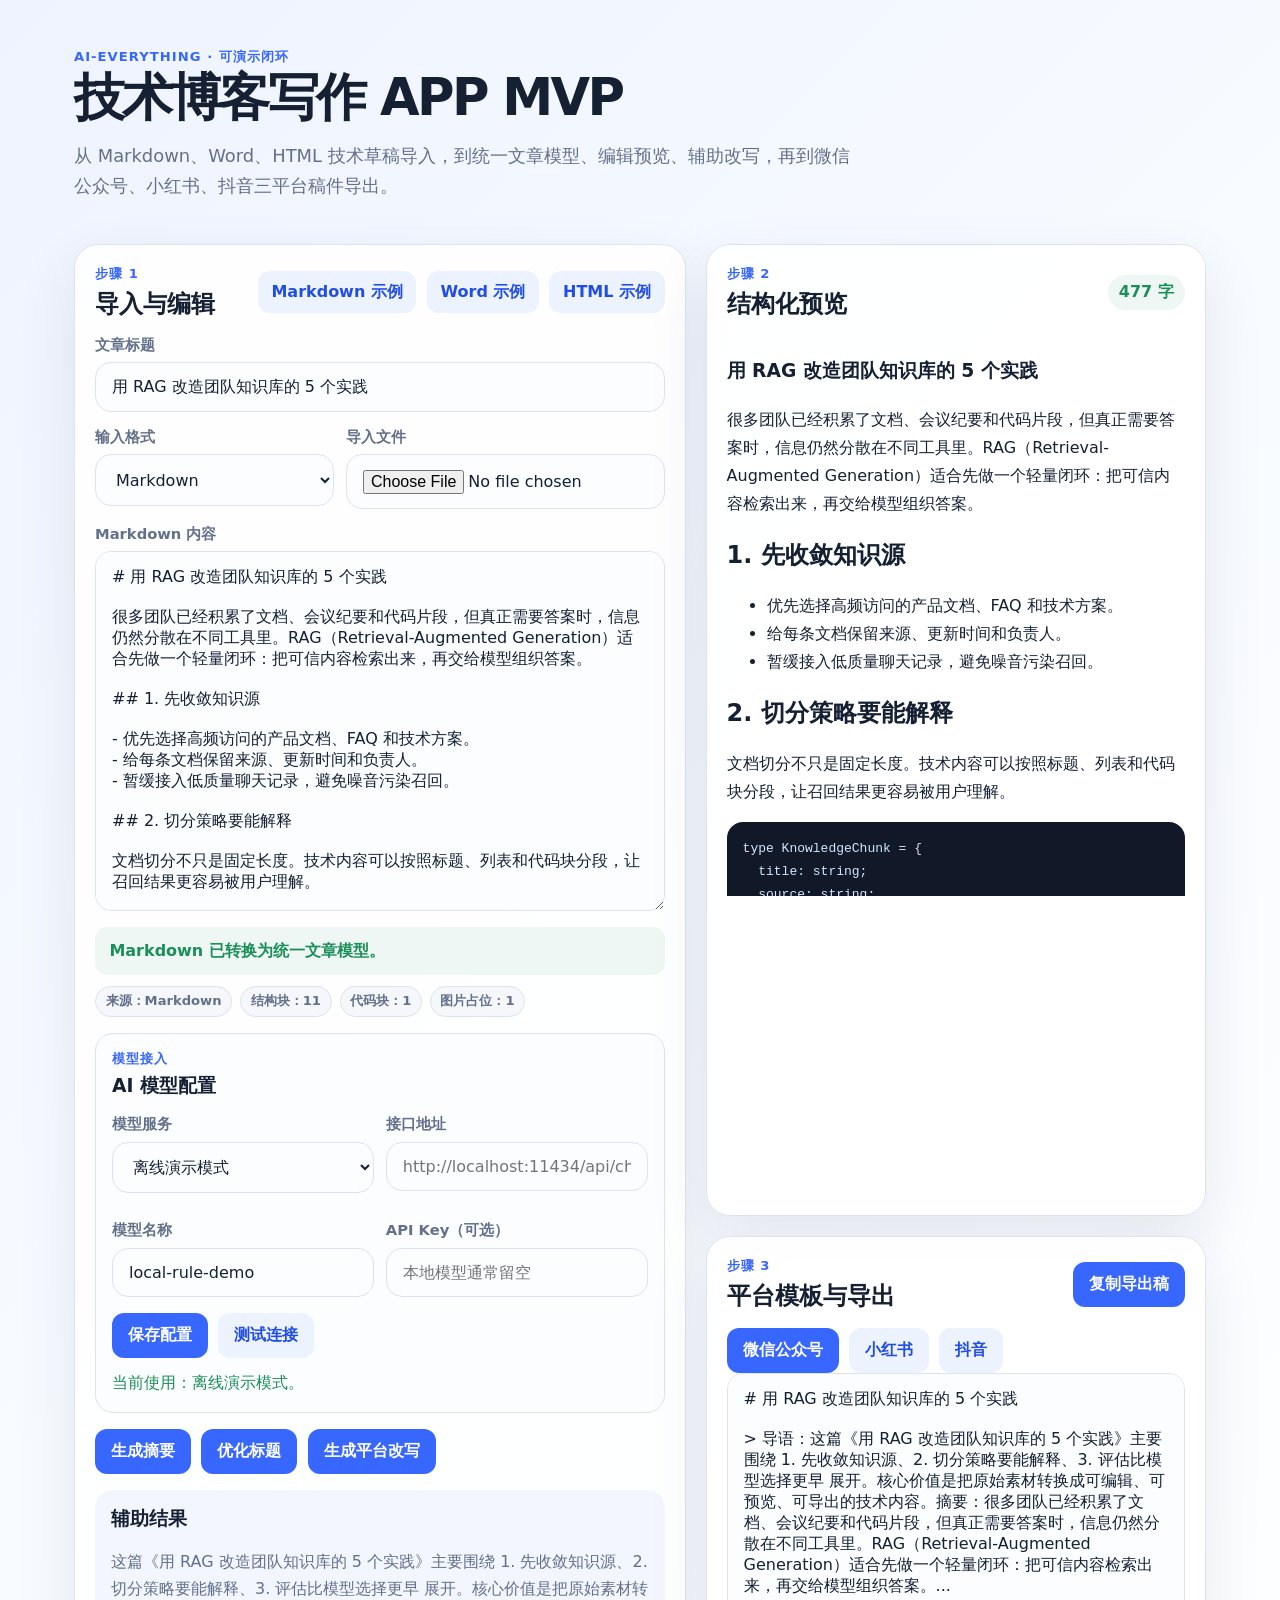
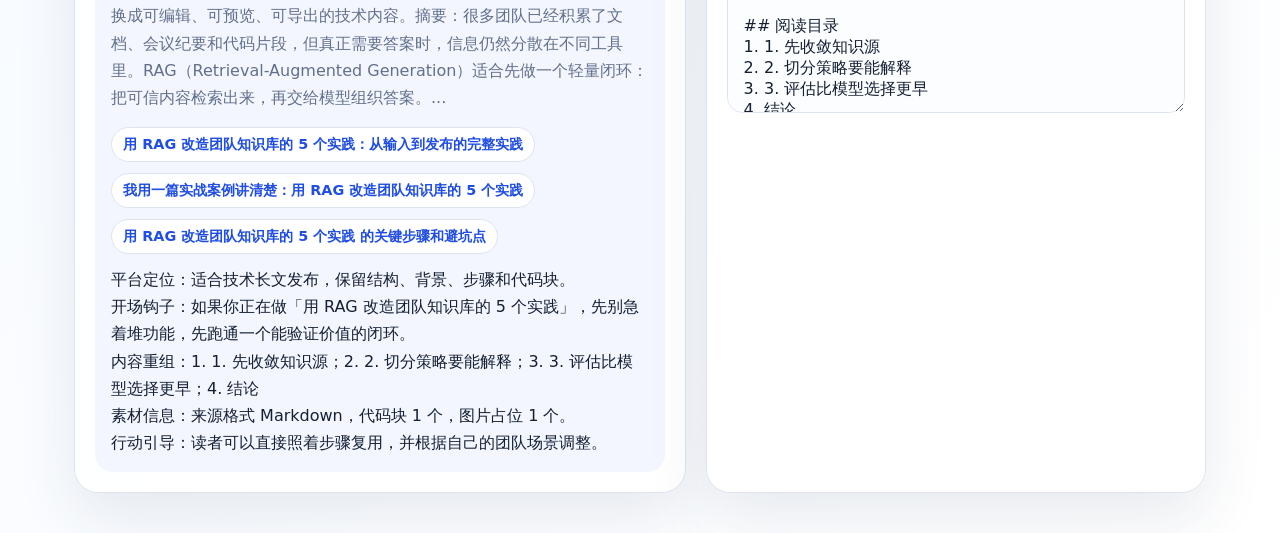
==== commit d1e07b3e: "AIEV-17: add local and compatible model integrations Co-authored-by: Copilot <223556219+Copilot@user" ====
--- a/index.html
+++ b/index.html
@@ -53,6 +53,41 @@
         <p id="import-status" class="import-status" role="status"></p>
         <div id="article-meta" class="article-meta" aria-label="统一文章模型元数据"></div>
 
+        <section class="model-panel" aria-labelledby="model-heading">
+          <div>
+            <p class="step">模型接入</p>
+            <h3 id="model-heading">AI 模型配置</h3>
+          </div>
+          <div class="model-grid">
+            <div>
+              <label for="model-provider">模型服务</label>
+              <select id="model-provider">
+                <option value="mock">离线演示模式</option>
+                <option value="ollama">Ollama 本地模型</option>
+                <option value="lmstudio">LM Studio 本地模型</option>
+                <option value="openai-compatible">OpenAI 兼容接口</option>
+              </select>
+            </div>
+            <div>
+              <label for="model-endpoint">接口地址</label>
+              <input id="model-endpoint" type="url" placeholder="http://localhost:11434/api/chat" />
+            </div>
+            <div>
+              <label for="model-name">模型名称</label>
+              <input id="model-name" type="text" placeholder="llama3.1" />
+            </div>
+            <div>
+              <label for="model-api-key">API Key（可选）</label>
+              <input id="model-api-key" type="password" autocomplete="off" placeholder="本地模型通常留空" />
+            </div>
+          </div>
+          <div class="model-actions">
+            <button id="save-model" type="button">保存配置</button>
+            <button id="test-model" class="secondary" type="button">测试连接</button>
+          </div>
+          <p id="model-status" class="model-status" role="status"></p>
+        </section>
+
         <div class="actions" aria-label="AI 辅助动作">
           <button id="summarize" type="button">生成摘要</button>
           <button id="optimize-title" type="button">优化标题</button>
--- a/styles.css
+++ b/styles.css
@@ -232,6 +232,42 @@
   padding: 1rem;
 }
 
+.model-panel {
+  background: #fbfdff;
+  border: 1px solid var(--line);
+  border-radius: 18px;
+  margin-top: 1rem;
+  padding: 1rem;
+}
+
+.model-grid {
+  display: grid;
+  gap: 0.75rem;
+  grid-template-columns: repeat(2, minmax(0, 1fr));
+}
+
+.model-actions {
+  display: flex;
+  flex-wrap: wrap;
+  gap: 0.65rem;
+  margin-top: 1rem;
+}
+
+.model-status {
+  color: var(--muted);
+  line-height: 1.6;
+  margin: 0.75rem 0 0;
+  min-height: 1.5rem;
+}
+
+.model-status.success {
+  color: var(--success);
+}
+
+.model-status.error {
+  color: #b42318;
+}
+
 .assist-card p {
   color: var(--muted);
   line-height: 1.7;
@@ -332,6 +368,10 @@
     grid-template-columns: 1fr;
   }
 
+  .model-grid {
+    grid-template-columns: 1fr;
+  }
+
   .panel-header {
     align-items: flex-start;
     flex-direction: column;
